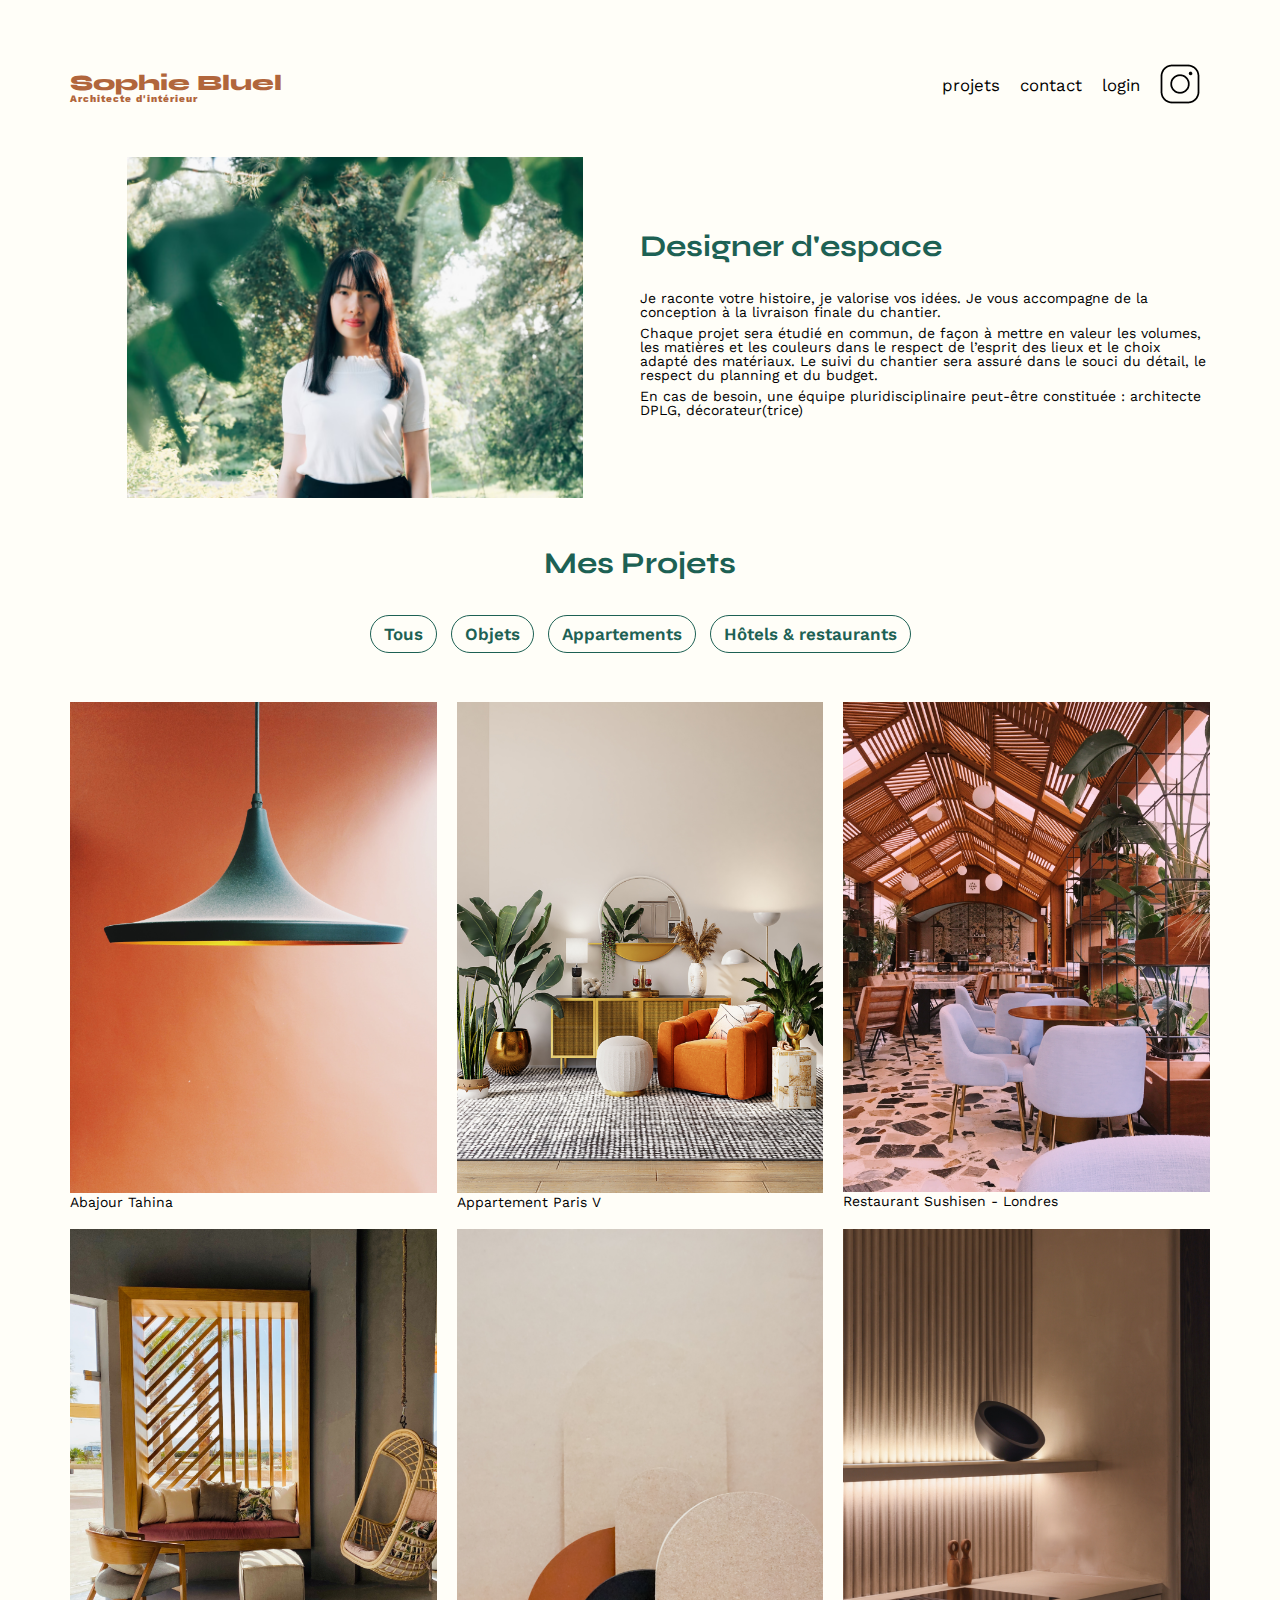
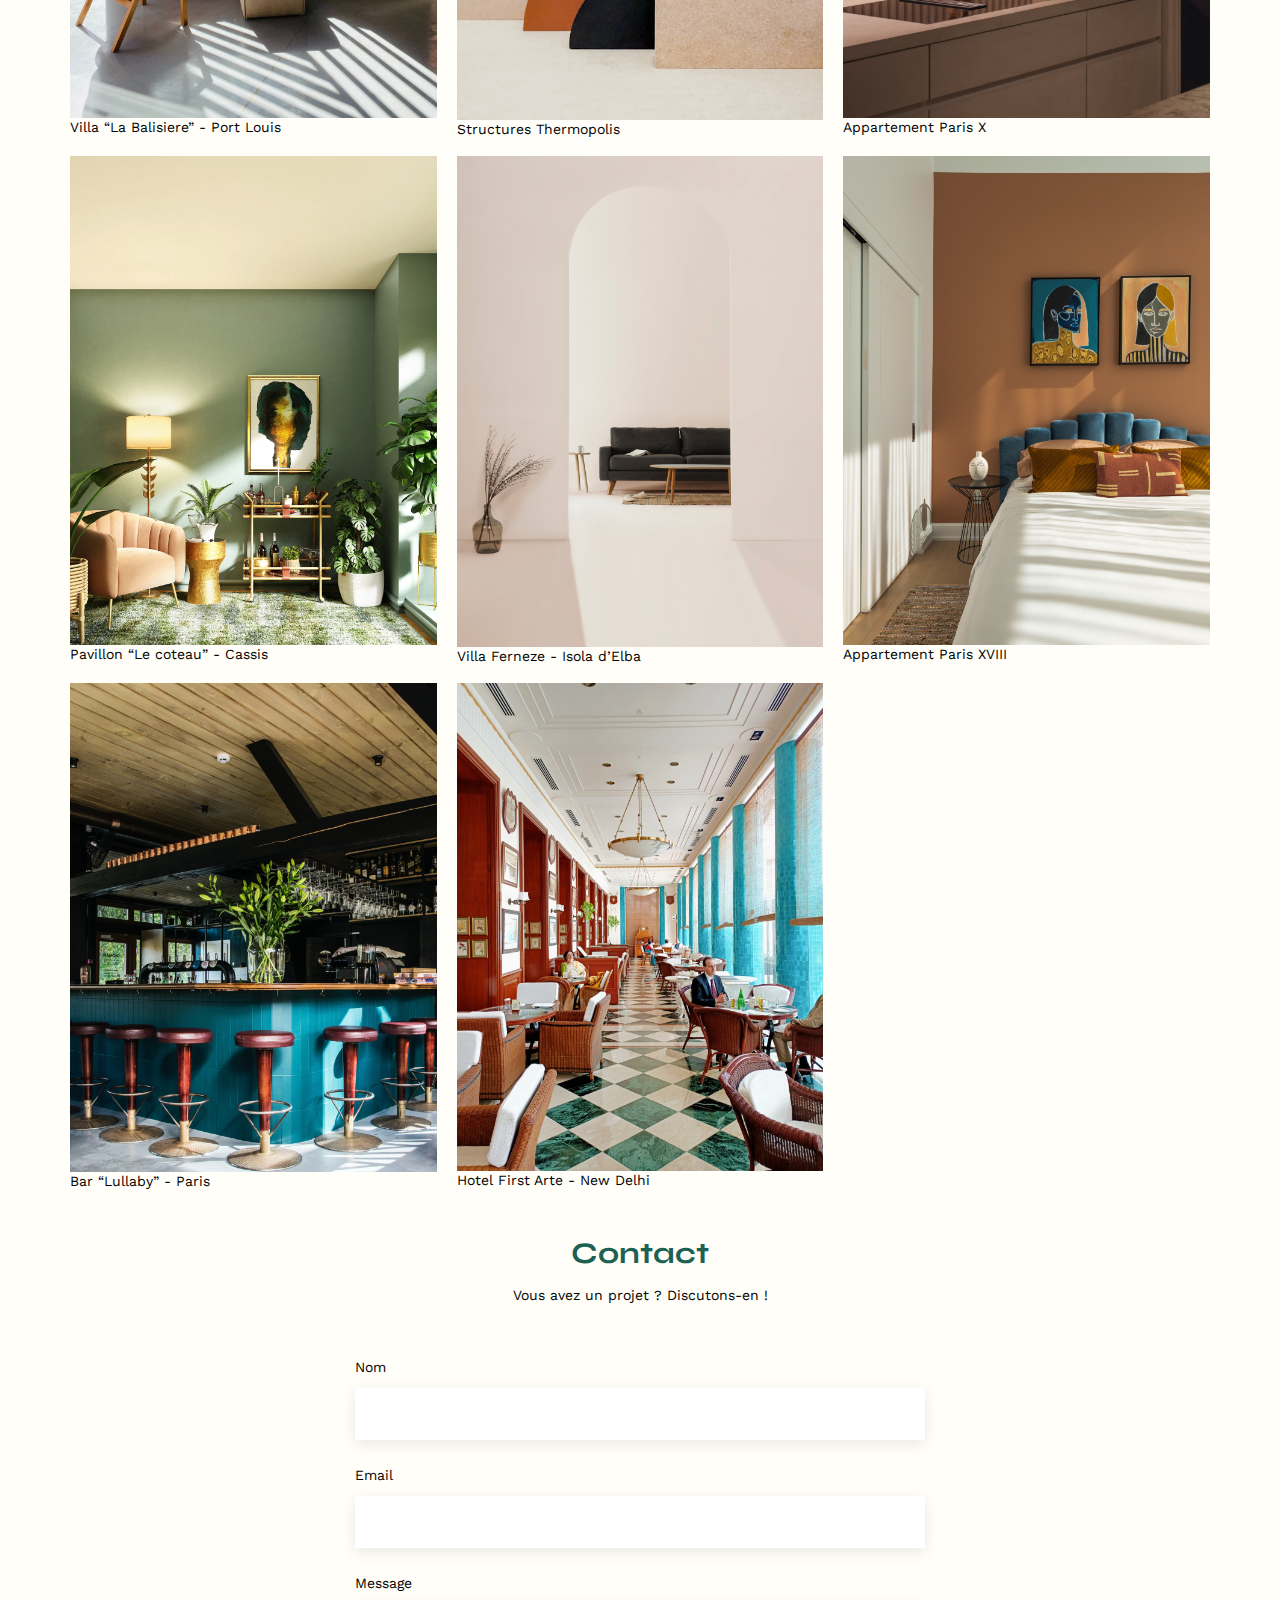
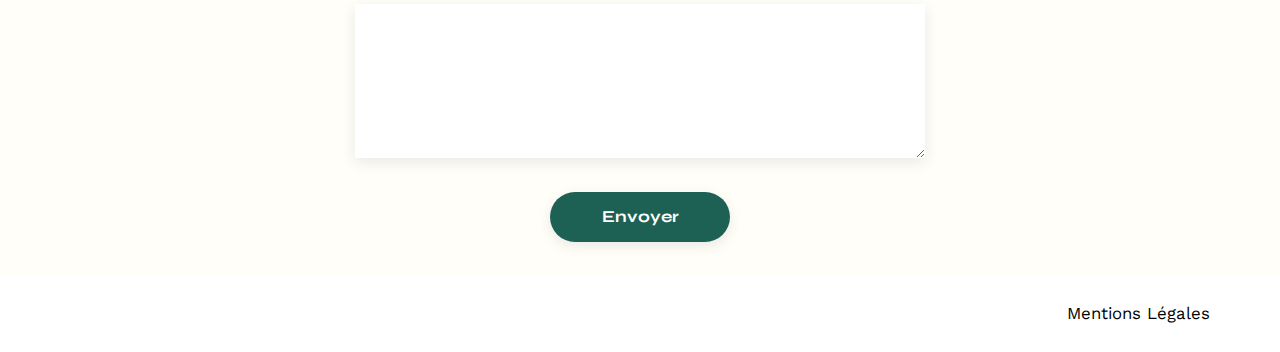
==== index.html @ d2923d80 "Add files via upload" ====
<!DOCTYPE html>
<html lang="fr">
<head>
	<meta charset="UTF-8">
	<title>Sophie Bluel - Architecte d'intérieur</title>
	<meta name="viewport" content="width=device-width, initial-scale=1.0">
	<link rel="preconnect" href="https://fonts.googleapis.com">
	<link rel="preconnect" href="https://fonts.gstatic.com" crossorigin>
	<link href="https://fonts.googleapis.com/css2?family=Syne:wght@700;800&family=Work+Sans&display=swap" rel="stylesheet">
	<meta name="description" content="">
	<link rel="stylesheet" href="https://site-assets.fontawesome.com/releases/v6.5.1/css/all.css">
	<link rel="stylesheet" href="./assets/style.css">
	<link rel="stylesheet" href="./assets/connection-galerie-ajout.css">
	
</head>
<body>
<header>
	<!-- Barre noir du mode édition visible après connection-->
	<div class="barre-noir ">
		<i class="fa-regular fa-pen-to-square"></i>
		<p>Mode édition</p>
	</div>
    <!-- Personne, métier, lien ancre et description du site -->
	<h1>Sophie Bluel <span>Architecte d'intérieur</span></h1>
	<nav>
		<ul>
			<li>
				<a href="#projets">projets</a>
			</li>
			<li>
				<a href="#contact">contact</a>   
			</li>
			<li>
				<a href="login.html">login</a>
			</li>
			<li>
				<a href="https://www.instagram.com/" target="_blank">
					<img src="./assets/icons/instagram.png" alt="Instagram">
				</a>
			</li>
		</ul>
	</nav>
</header>
<main>
	<section id="introduction">
		<figure>
			<img src="./assets/images/sophie-bluel.png" alt="">
		</figure>
		<article>
			<h2>Designer d'espace</h2>
			<p>Je raconte votre histoire, je valorise vos idées. Je vous accompagne de la conception à la livraison finale du chantier.</p>
			<p>Chaque projet sera étudié en commun, de façon à mettre en valeur les volumes, les matières et les couleurs dans le respect de l’esprit des lieux et le choix adapté des matériaux. Le suivi du chantier sera assuré dans le souci du détail, le respect du planning et du budget.</p>
			<p>En cas de besoin, une équipe pluridisciplinaire peut-être constituée : architecte DPLG, décorateur(trice)</p>
		</article>
	</section>
	<!-- Fenètre mini galerie photos + ajout photos -->
    <section class="petite-fenètre" id="galerie-photo">
		<div>
			<div class="écart2">
				<i class="fa-solid fa-xmark fermer"></i>
			</div>
		</div>
		<h2 class="centrer police-Work">Galerie photo</h2>
		<div>
			<div class="centrer ligne-de-séparation">
			   <input type="submit" value="Ajouter une photo" class="ajouter">
			</div>
		</div>
	</section>
	<section class="petite-fenètre" id="ajouter-photo">
		<div class="écart">
			<i class="fa-solid fa-arrow-left précédent"></i>
			<i class="fa-solid fa-xmark fermer"></i>
		</div>
		<h2 class="centrer police-Work">Ajout photo</h2>
		<!-- Cadre ajout photos -->
		<div class="cadre-photo centrer">
			<div>   
				<div class="centrer">
					<i class="fa-regular fa-image icone-photo"></i> 
				</div>
				<div class="ajouter-photo police-Work">
					+ Ajouter photo
				</div>
				    <p class="mo-max centrer police-Work">jpg , pgn :4mo max</p>
				</div>
			</div>  
		<!-- Formulaire ajout phtos -->
		<div>
			<form action="/votre-action-de-traitement" method="post" class="connection">
				<label class="label police-Work"  for="categorie">Titre :</label>
				<input class="input input2" type="text" id="titre" name="titre" required>
				<label class="label police-Work" for="categorie">Catégorie :</label>
				<input class="input input2" type="text" id="categorie" name="categorie" required>   
			</form>
			<div class="centrer ligne-de-séparation">
				<input type="submit" value="Valider" class="valider">
			</div>
		</div>
	</section>	
	<section id="portfolio">
		<!-- Icones et modifier apparait après connection -->
		<h2 id="projets">Mes Projets
			<a>
				<i class="fa-regular fa-pen-to-square"></i>modifier
			</a>	
		</h2>
		<!-- Filtres de la gallery photo disparait après connection -->
		<h3 class="filtres">
			<div class="encadrements-filtres" id="tous">Tous</div>	
			<div class="encadrements-filtres" id="objets">Objets</div>		
			<div class="encadrements-filtres" id="appartements">Appartements</div>
			<div class="encadrements-filtres" id="hotelsRestaurants">Hôtels & restaurants</div>
	    </h3>
		<!-- Galerie photos -->
		<div class="gallery">
			<figure data-type="Objets">
				<img src="assets/images/abajour-tahina.png" alt="Abajour Tahina">
				<figcaption>Abajour Tahina</figcaption>
			</figure>
			<figure data-type="Appartements">
				<img src="assets/images/appartement-paris-v.png" alt="Appartement Paris V">
				<figcaption>Appartement Paris V</figcaption>
			</figure>
			<figure data-type="Hôtels & restaurants">
				<img src="assets/images/restaurant-sushisen-londres.png" alt="Restaurant Sushisen - Londres">
				<figcaption>Restaurant Sushisen - Londres</figcaption>
			</figure>
			<figure data-type="Hôtels & restaurants">
				<img src="assets/images/la-balisiere.png" alt="Villa “La Balisiere” - Port Louis">
				<figcaption>Villa “La Balisiere” - Port Louis</figcaption>
			</figure>
			<figure  data-type="Objets">
				<img src="assets/images/structures-thermopolis.png" alt="Structures Thermopolis">
				<figcaption>Structures Thermopolis</figcaption>
			</figure>
			<figure data-type="Appartements">
				<img src="assets/images/appartement-paris-x.png" alt="Appartement Paris X">
				<figcaption>Appartement Paris X</figcaption>
			</figure>
			<figure data-type="Appartements">
				<img src="assets/images/le-coteau-cassis.png" alt="Pavillon “Le coteau” - Cassis">
				<figcaption>Pavillon “Le coteau” - Cassis</figcaption>
			</figure>
			<figure data-type="Appartements">
				<img src="assets/images/villa-ferneze.png" alt="Villa Ferneze - Isola d’Elba">
				<figcaption>Villa Ferneze - Isola d’Elba</figcaption>
			</figure>
			<figure data-type="Appartements">
				<img src="assets/images/appartement-paris-xviii.png" alt="Appartement Paris XVIII">
				<figcaption>Appartement Paris XVIII</figcaption>
			</figure>
			<figure data-type="Objets">
				<img src="assets/images/bar-lullaby-paris.png" alt="Bar “Lullaby” - Paris">
				<figcaption>Bar “Lullaby” - Paris</figcaption>
			</figure>
			<figure data-type="Hôtels & restaurants">
				<img src="assets/images/hotel-first-arte-new-delhi.png" alt="Hotel First Arte - New Delhi">
				<figcaption>Hotel First Arte - New Delhi</figcaption>
			</figure>
		</div>
	</section>
	<!-- Formulaire de contacte  -->
	<section id="contact">
		<h2 id="#contact1">Contact</h2>
		<p>Vous avez un projet ? Discutons-en !</p>
		<form action="#" method="post">
			<label for="name">Nom</label>
			<input type="text" name="name" id="name">
			<label for="email">Email</label>
			<input type="email" name="email" id="email">
			<label for="message">Message</label>
			<textarea name="message" id="message" cols="30" rows="10"></textarea>
			<input type="submit" value="Envoyer">
		</form>
	</section>
</main>
<footer>
	<nav>
		<ul>
			<li>Mentions Légales</li>
		</ul>
	</nav>
</footer>
<script src="./assets/javascript/filtres.js"></script>
</body>
</html>
---- assets/style.css ----
/* http://meyerweb.com/eric/tools/css/reset/
   v2.0 | 20110126
   License: none (public domain)
*/

html, body, div, span, applet, object, iframe,
h1, h2, h3, h4, h5, h6, p, blockquote, pre,
a, abbr, acronym, address, big, cite, code,
del, dfn, em, img, ins, kbd, q, s, samp,
small, strike, strong, sub, sup, tt, var,
b, u, i, center,
dl, dt, dd, ol, ul, li,
fieldset, form, label, legend,
table, caption, tbody, tfoot, thead, tr, th, td,
article, aside, canvas, details, embed,
figure, figcaption, footer, header, hgroup,
menu, nav, output, ruby, section, summary,
time, mark, audio, video {
	margin: 0;
	padding: 0;
	border: 0;
	font-size: 100%;
	font: inherit;
	vertical-align: baseline;
}
/* HTML5 display-role reset for older browsers */
article, aside, details, figcaption, figure,
footer, header, hgroup, menu, nav, section {
	display: block;
}
body {
	line-height: 1;
	background: #FFFEF8;

}
ol, ul {
	list-style: none;
}
blockquote, q {
	quotes: none;
}
blockquote:before, blockquote:after,
q:before, q:after {
	content: '';
	content: none;
}
table {
	border-collapse: collapse;
	border-spacing: 0;
}
/** end reset css**/
body {
	max-width: 1140px;
	margin:auto;
	font-family: 'Work Sans' ;
	font-size: 14px;
}
header {
	display: flex;
	justify-content: space-between;
	margin: 50px 0
}
section {
	margin: 50px 0
}

h1{
	display: flex;
	flex-direction: column;
	font-family: 'Syne';
	font-size: 22px;
	font-weight: 800;
	color: #B1663C
}

h1 > span {
	font-family: 'Work Sans';
	font-size:10px;
	letter-spacing: 0.1em;
;
}

h2{
	font-family: 'Syne';
	font-weight: 700;
	font-size: 30px;
	color: #1D6154
}
nav ul {
	display: flex;
	align-items: center;
	list-style-type: none;

}
nav li {
	padding: 0 10px;
	font-size: 1.2em;
}

li:hover {
	color: #B1663C;
}
#introduction {
	display: flex;
	align-items: center;
}
#introduction figure {
	flex: 1
}
#introduction img {
	display: block;
	margin: auto;
	width: 80%;
}

#introduction article {
	flex: 1
}
#introduction h2 {
	margin-bottom: 1em;
}

#introduction p {
	margin-bottom: 0.5em;
}
#portfolio h2 {
	text-align: center;
	margin-bottom: 1em;
}
.gallery {
	width: 100%;
	display: grid;
	grid-template-columns: 1fr 1fr 1fr;
	grid-column-gap: 20px;
	grid-row-gap: 20px;
}

.gallery img {
	width: 100%;

}
#contact {
	width: 50%;
margin: auto;
}
#contact > * {
	text-align: center;

}
#contact h2{
	margin-bottom: 20px;
}
#contact form {
	text-align: left;
	margin-top:30px;
	display: flex;
	flex-direction: column;
}

#contact input {
	height: 50px;
	font-size: 1.2em;
	border: none;
	box-shadow: 0px 4px 14px rgba(0, 0, 0, 0.09);
}
#contact label {
	margin: 2em 0 1em 0;
}
#contact textarea {
	border: none;
	box-shadow: 0px 4px 14px rgba(0, 0, 0, 0.09);
}

input[type="submit"]{
	font-family: 'Syne';
	font-weight: 700;
	color: white;
	background-color: #1D6154;
	margin : 2em auto ;
	width: 180px;
	text-align: center;
	border-radius: 60px ;
	
}
input:hover {
		transform: scale(1);
        opacity: 0.8;
	}

footer nav ul {
	display: flex;
	justify-content: flex-end;
	margin: 2em;
}
---- assets/connection-galerie-ajout.css ----
/***Modification index***/
footer {
	background-color: white;
	padding: 2px;
	width: 100%;
	position: absolute;
	left: 0;
	li {
		margin-right:2em ;
	}
	
}

a {
	text-decoration: none;
	color: black;
}
.texte-gras	{
	font-weight: 800;
	color: black;
}		
.filtres {
	display: flex;
	justify-content:center;
	padding-bottom: 3em;
}
.encadrements-filtres {
	border: 1px solid #1D6154 ;
	border-radius: 60px;
	color: #1D6154;
	font-size: 17px;
	font-weight: 600;
	width: auto;
	height: 30px;
	display: flex;
	align-items: center;
	justify-content: center;
	margin: 7px;
	padding: 3px 13px;
	&.active {
		background-color: #1D6154;
		color: #FFFEF8;
	}
}

.hidden {
	display: none;
  }

.barre-noir {
	width: 100%;
    height: 59px;
	color: #FFFFFF;
	background-color: black;
	margin-bottom: 3em;
    display: none;
	justify-content: center;
    align-items: center;
	position: absolute;
	left: 0;
	top: 0;
	
	i {
		margin-right: 1em;
	}
   
}

h1{
	margin-top: 1em;
}
nav{
	margin-top: 1em;
}

#projets a {
	    display: none;
		font-size: 14px;
		font-family: 'Work' sans-serif;
		i  {
	    margin-left: 2em;
	    margin-right: 1em;
	   }
	}



/***Css pour Login***/

.centrer {
	display: flex;
	justify-content: center;
	margin-bottom: 1em;
} 
.connection{
	display: flex;
	align-items: flex-start;
    flex-direction: column;
    flex-wrap: wrap;
    align-content: center;	
}
.input {
	width: 379px;
    height: 51px;
	border: 1px;
	box-shadow: 0px 4px 14px rgba(0, 0, 0, 0.09);
}
.input2 {
	width: 420px;
}
.label {
	font-weight: 600;
    padding-bottom: 10px;
    padding-top: 30px;
}

.se-connecter {
	height: 50px;
	font-size: 1.2em;
	border: none;
	box-shadow: 0px 4px 14px rgba(0, 0, 0, 0.09);
}
.motsdepasse {
	text-decoration: underline;
}

/***Galerie et Ajout photo***/

.police-Work {
	font-family: 'Work Sans', sans-serif;
}	

.valider {
	background-color: #A7A7A7;
	color: #FFFFFF;
	border-radius: 60px;
	width: 237px;
	height: 36px;
	margin-top: 3em;
	font-size: 14px;
	border: none;
	box-shadow: 0px 4px 14px rgba(0, 0, 0, 0.09);
	font-family: 'Syne';	
}

.valider:active {
		transform: scale(1);
	    opacity: 0.8;
	}

.ligne-de-séparation {
	border-top: 1px solid #B3B3B3;
    width: 60%;
	margin-top: 3em;
    margin-left: auto;
    margin-right: auto;	
}	

.cadre-photo{
	width: 420px;
    height: 169px;
	border-radius: 3px;
	background-color:#E8F1F6;
	margin: auto;
	margin-top: 3em;
	
}

.icone-photo {
	color: #B9C5CC;
    font-size: 70px;
    padding-top: 20px;

}
.ajouter-photo {
	width: 173px;
    height:  36px;
    border-radius: 50px;
	background-color: #CBD6DC;
	display: flex;
	align-items: center;
    justify-content: center;
	margin-top: 10px;
    font-size: 14px;
	color: #306685;
}

.mo-max {
	font-size: 10px;
	font-weight: 400;

}

.petite-fenètre {
	display: none;
	width: 630px;
	height: 670px;
	border-radius: 10px;
	background-color: #FFFFFF;
	margin: auto;
	position: absolute;
    left: 10%;
    right: 10%;
}

.fermer {
	margin-top: 2em;
	margin-right: 2em;
}

.précédent {
	margin-top: 2em;
	margin-left: 2em;
	width: 21px;
}

.écart {
	display: flex;
    justify-content: space-between;
    flex-wrap: wrap;
	font-size: 20px;
}
.écart2 {
	display: flex;
    justify-content: flex-end;
    font-size: 20px;
}

.ajouter {
	font-family: 'Syne';
	background-color: #1D6154;
	color: #FFFFFF;
	border-radius: 60px;
	width: 237px;
	height: 36px;
	margin-top: 3em;
	font-size: 14px;
	border: none;
	box-shadow: 0px 4px 14px rgba(0, 0, 0, 0.09);		
}
.ajouter:active {
	transform: scale(1);
	opacity: 0.8;
}
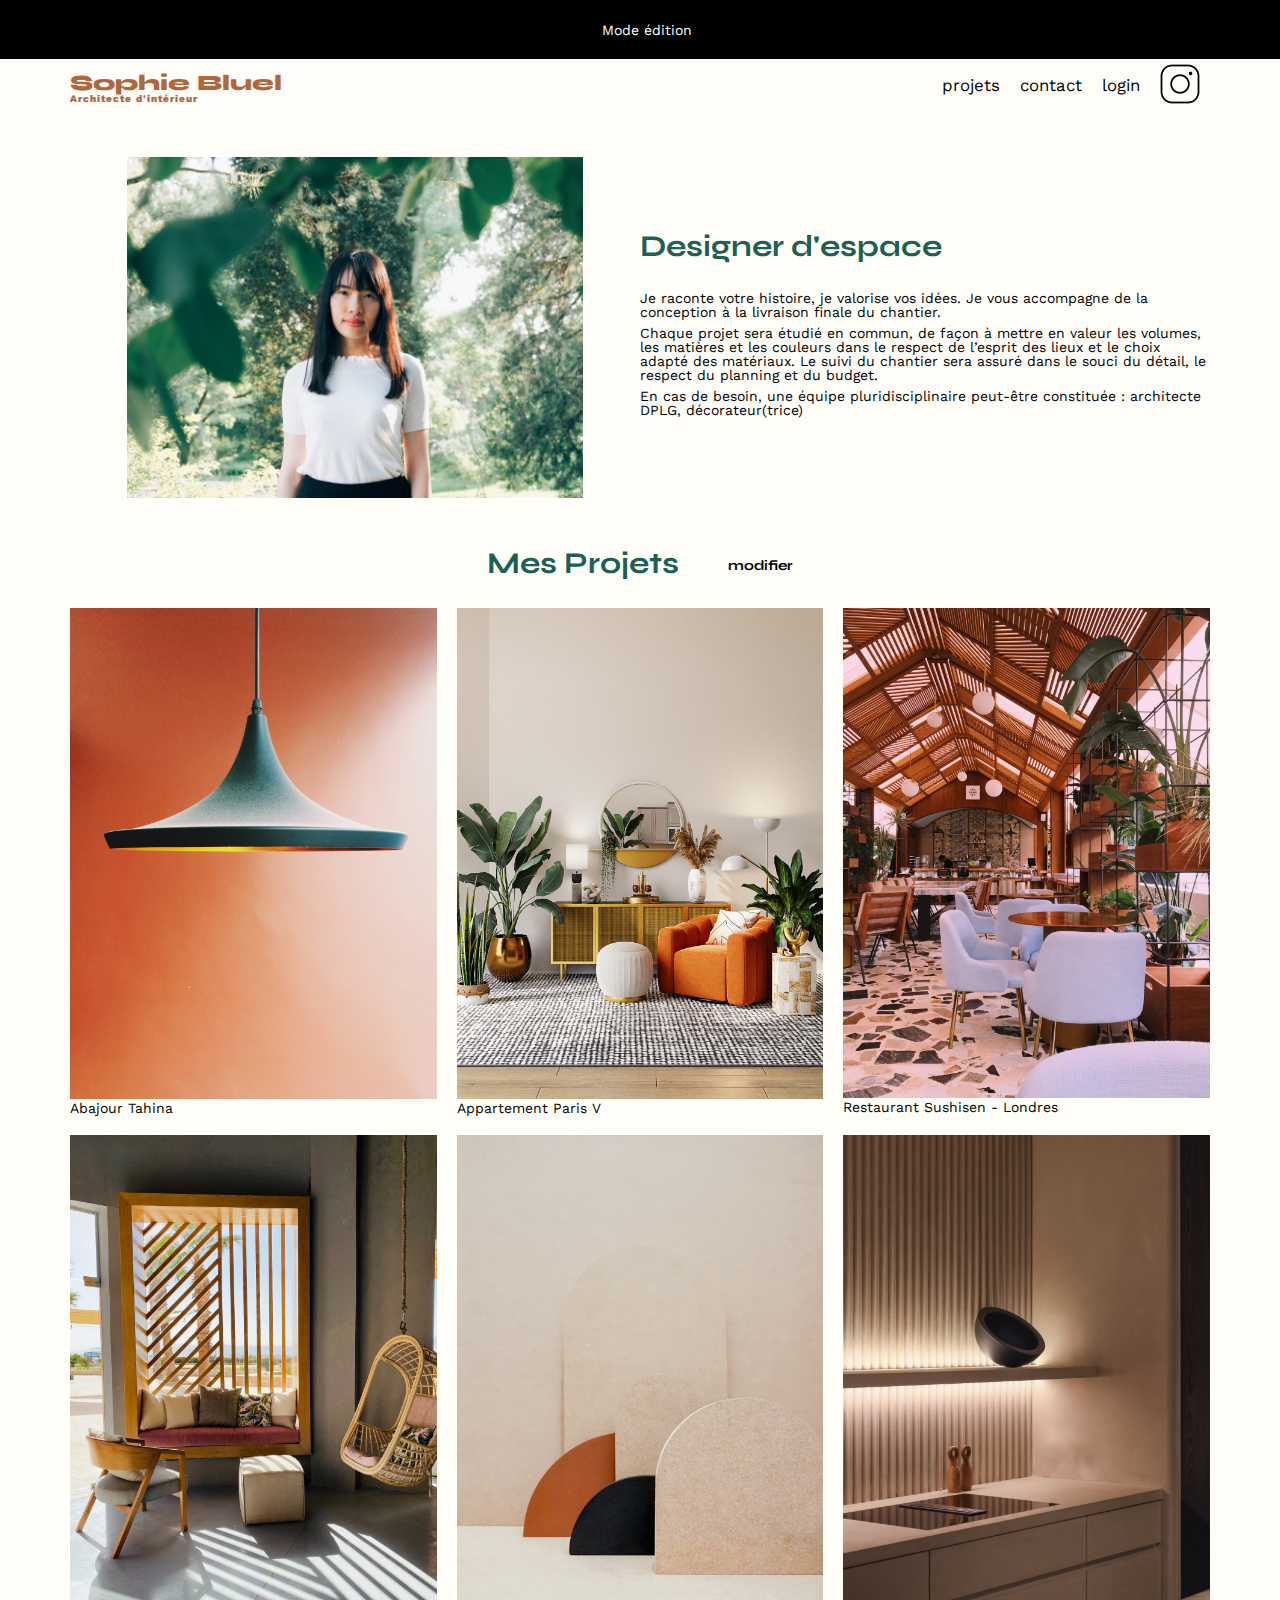
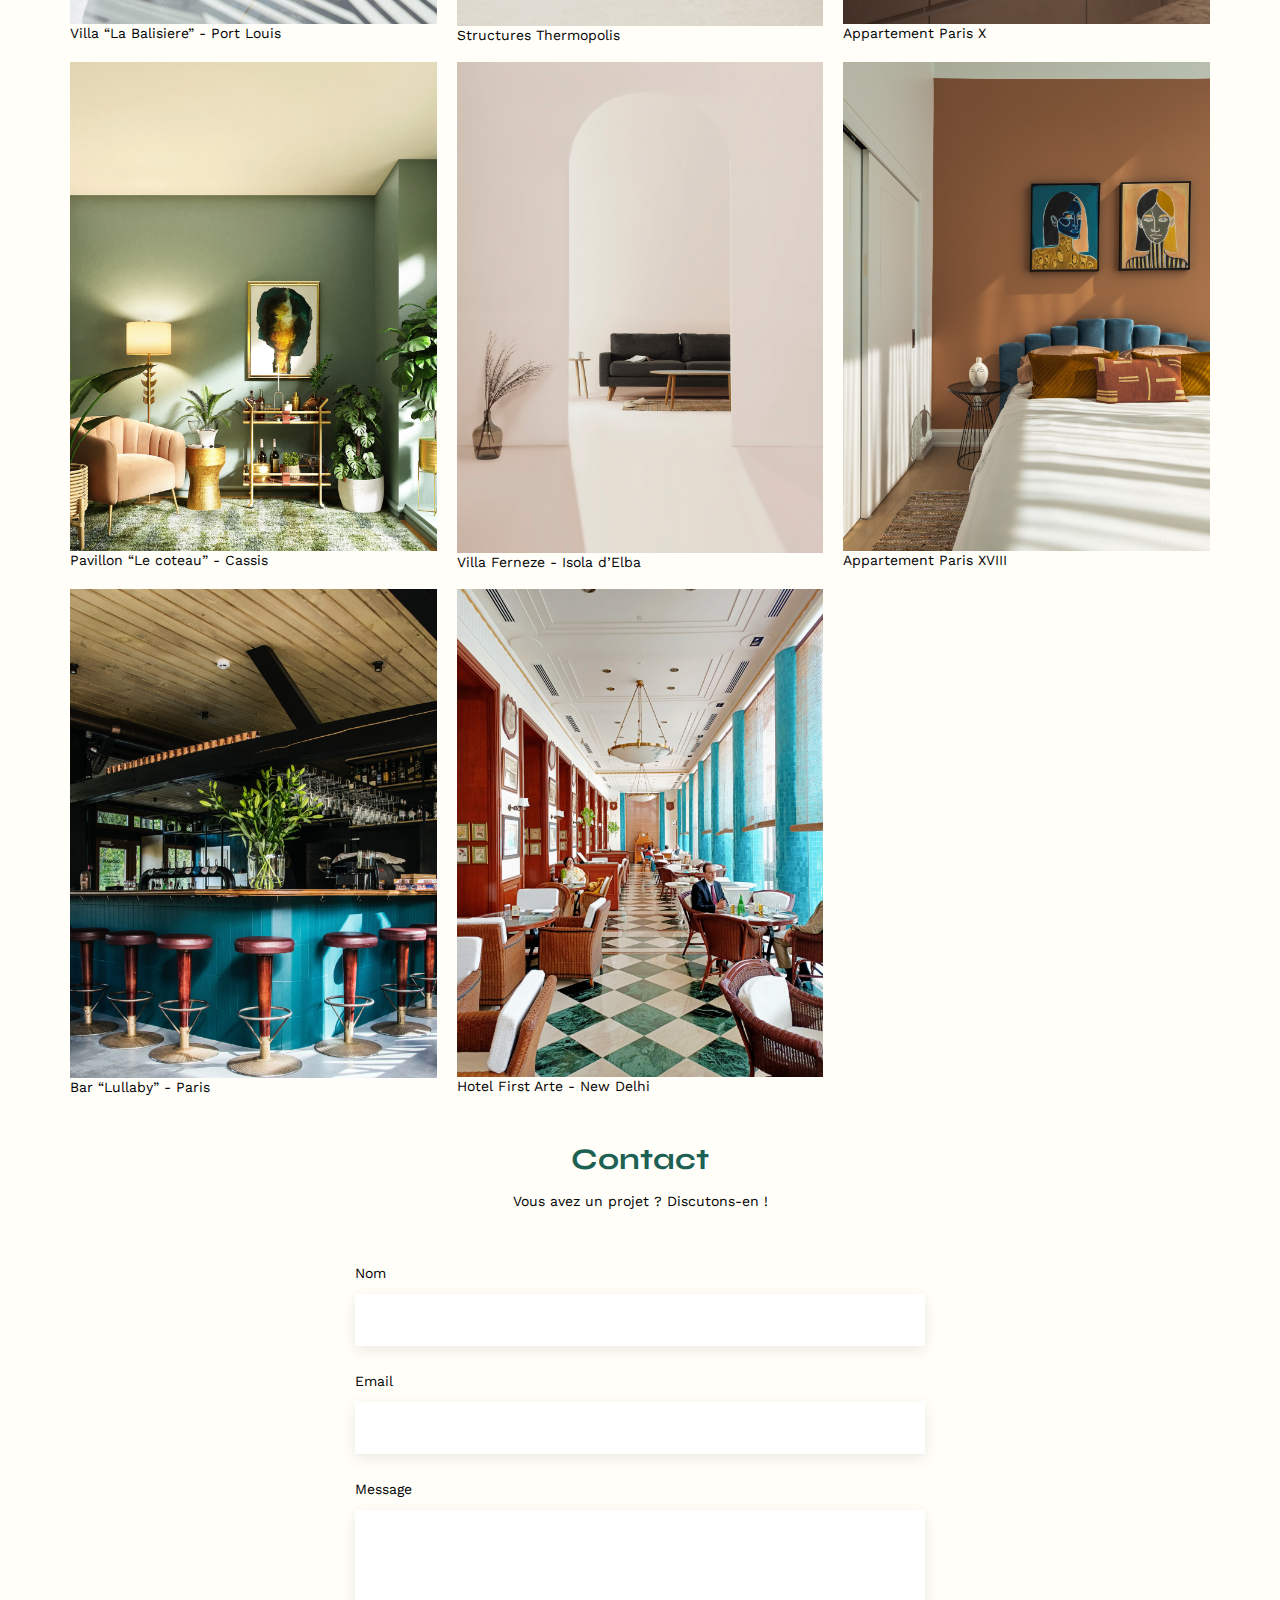
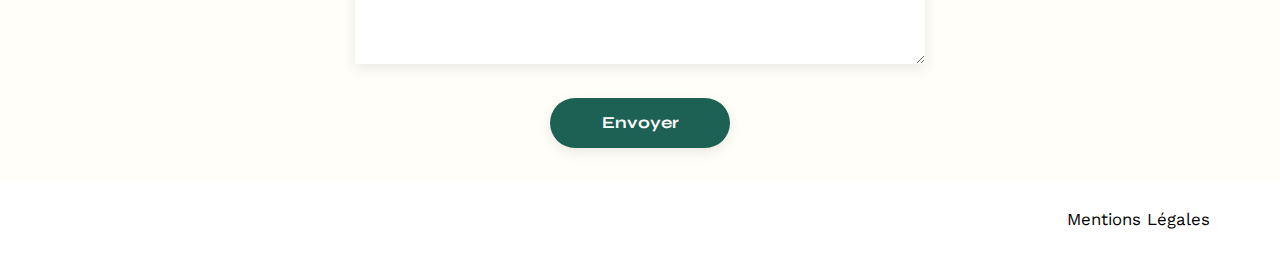
==== commit 9d1c9c8c: "Add files via upload" ====
--- a/index.html
+++ b/index.html
@@ -16,7 +16,7 @@
 <body>
 <header>
 	<!-- Barre noir du mode édition visible après connection-->
-	<div class="barre-noir ">
+	<div class="barre-noir visible">
 		<i class="fa-regular fa-pen-to-square"></i>
 		<p>Mode édition</p>
 	</div>
@@ -101,12 +101,12 @@
 	<section id="portfolio">
 		<!-- Icones et modifier apparait après connection -->
 		<h2 id="projets">Mes Projets
-			<a>
+			<a class="visible" id="modifier">
 				<i class="fa-regular fa-pen-to-square"></i>modifier
 			</a>	
 		</h2>
 		<!-- Filtres de la gallery photo disparait après connection -->
-		<h3 class="filtres">
+		<h3 class="filtres" id="cacher">
 			<div class="encadrements-filtres" id="tous">Tous</div>	
 			<div class="encadrements-filtres" id="objets">Objets</div>		
 			<div class="encadrements-filtres" id="appartements">Appartements</div>
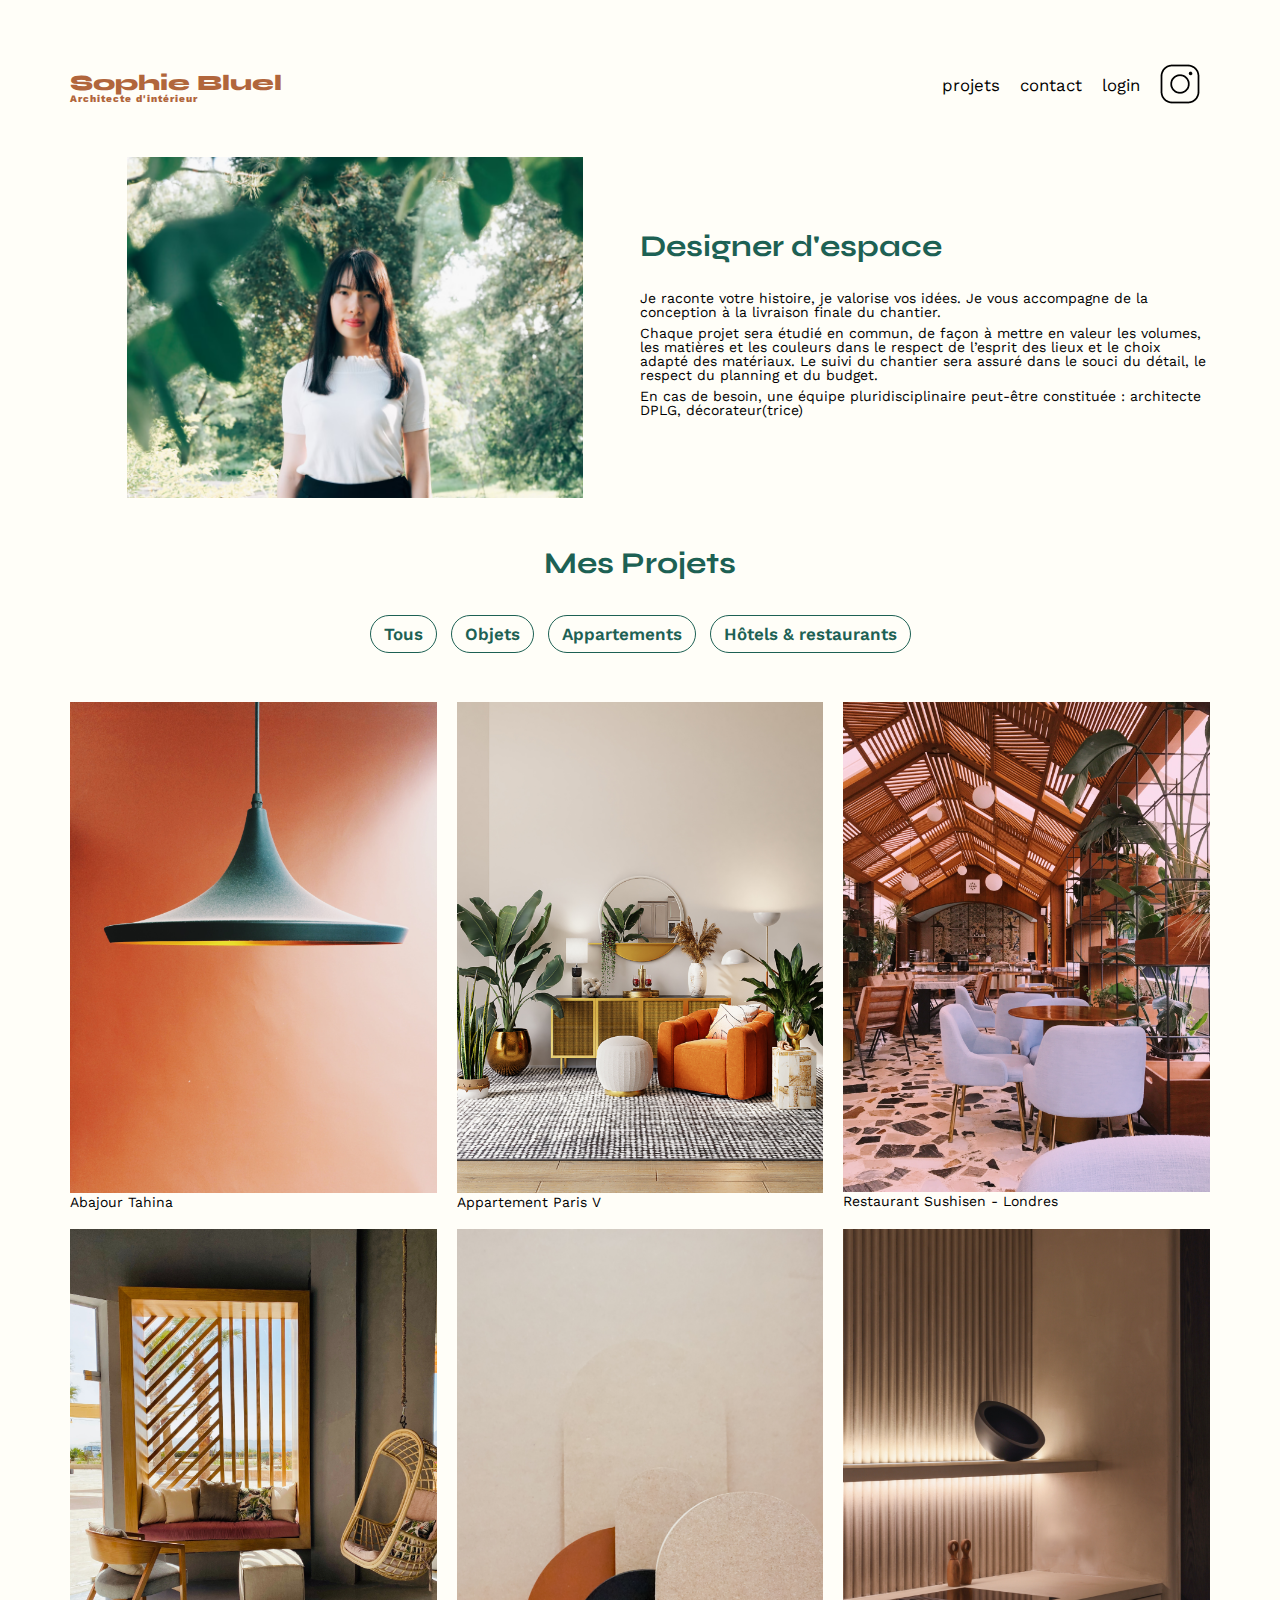
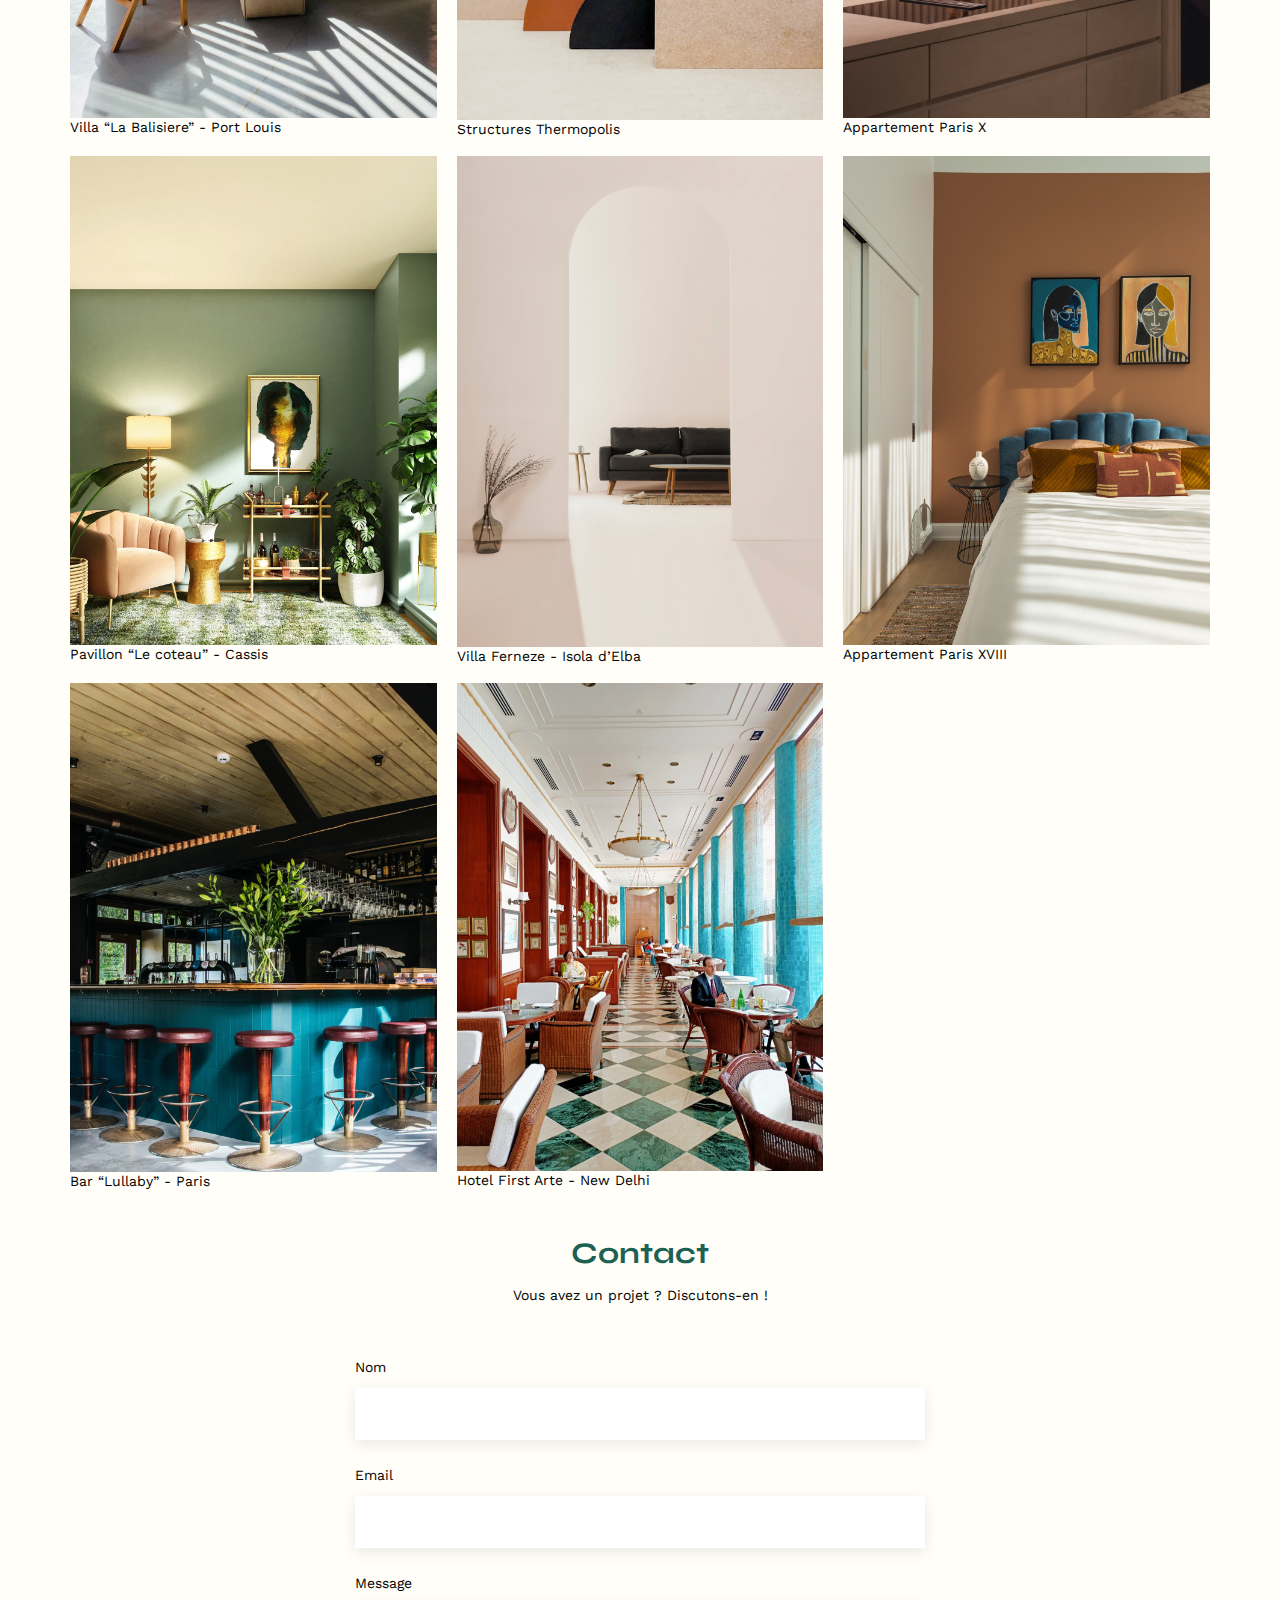
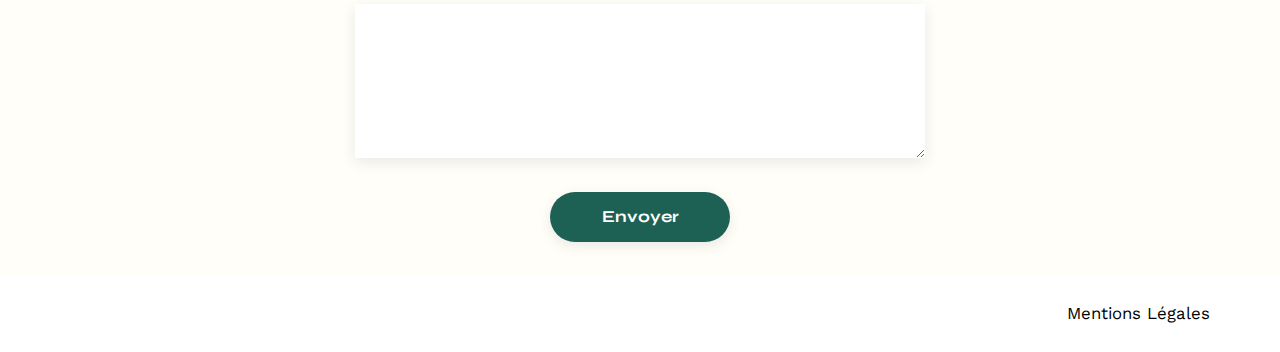
==== commit 09e4cfbe: "Add files via upload" ====
--- a/index.html
+++ b/index.html
@@ -30,8 +30,11 @@
 			<li>
 				<a href="#contact">contact</a>   
 			</li>
-			<li>
-				<a href="login.html">login</a>
+			<li class="cacher">
+				<a href="login.html">login</a>   
+			</li>
+			<li class="deconnection visible">
+				<a href="*" >déconnection</a>
 			</li>
 			<li>
 				<a href="https://www.instagram.com/" target="_blank">
@@ -54,26 +57,28 @@
 		</article>
 	</section>
 	<!-- Fenètre mini galerie photos + ajout photos -->
-    <section class="petite-fenètre" id="galerie-photo">
+    <section class="petite-fenetre" id="galerie-photo">
 		<div>
 			<div class="écart2">
-				<i class="fa-solid fa-xmark fermer"></i>
+				<i class="fa-solid fa-xmark fermer" id="croix"></i>
 			</div>
 		</div>
 		<h2 class="centrer police-Work">Galerie photo</h2>
+		<div id="miniature"></div>
 		<div>
 			<div class="centrer ligne-de-séparation">
 			   <input type="submit" value="Ajouter une photo" class="ajouter">
 			</div>
 		</div>
 	</section>
-	<section class="petite-fenètre" id="ajouter-photo">
+	<!-- Cadre ajout photos -->
+	<section class="petite-fenetre" id="ajouter-photo">
 		<div class="écart">
-			<i class="fa-solid fa-arrow-left précédent"></i>
-			<i class="fa-solid fa-xmark fermer"></i>
+			<i class="fa-solid fa-arrow-left précédent" id="fleche"></i>
+			<i class="fa-solid fa-xmark fermer" id="croix"></i>
 		</div>
 		<h2 class="centrer police-Work">Ajout photo</h2>
-		<!-- Cadre ajout photos -->
+		
 		<div class="cadre-photo centrer">
 			<div>   
 				<div class="centrer">
@@ -106,7 +111,7 @@
 			</a>	
 		</h2>
 		<!-- Filtres de la gallery photo disparait après connection -->
-		<h3 class="filtres" id="cacher">
+		<h3 class="filtres cacher">
 			<div class="encadrements-filtres" id="tous">Tous</div>	
 			<div class="encadrements-filtres" id="objets">Objets</div>		
 			<div class="encadrements-filtres" id="appartements">Appartements</div>
--- a/assets/connection-galerie-ajout.css
+++ b/assets/connection-galerie-ajout.css
@@ -191,7 +191,7 @@
 
 }
 
-.petite-fenètre {
+.petite-fenetre {
 	display: none;
 	width: 630px;
 	height: 670px;
@@ -242,3 +242,6 @@
 	transform: scale(1);
 	opacity: 0.8;
 }
+.deconnection {
+	display: none;
+}